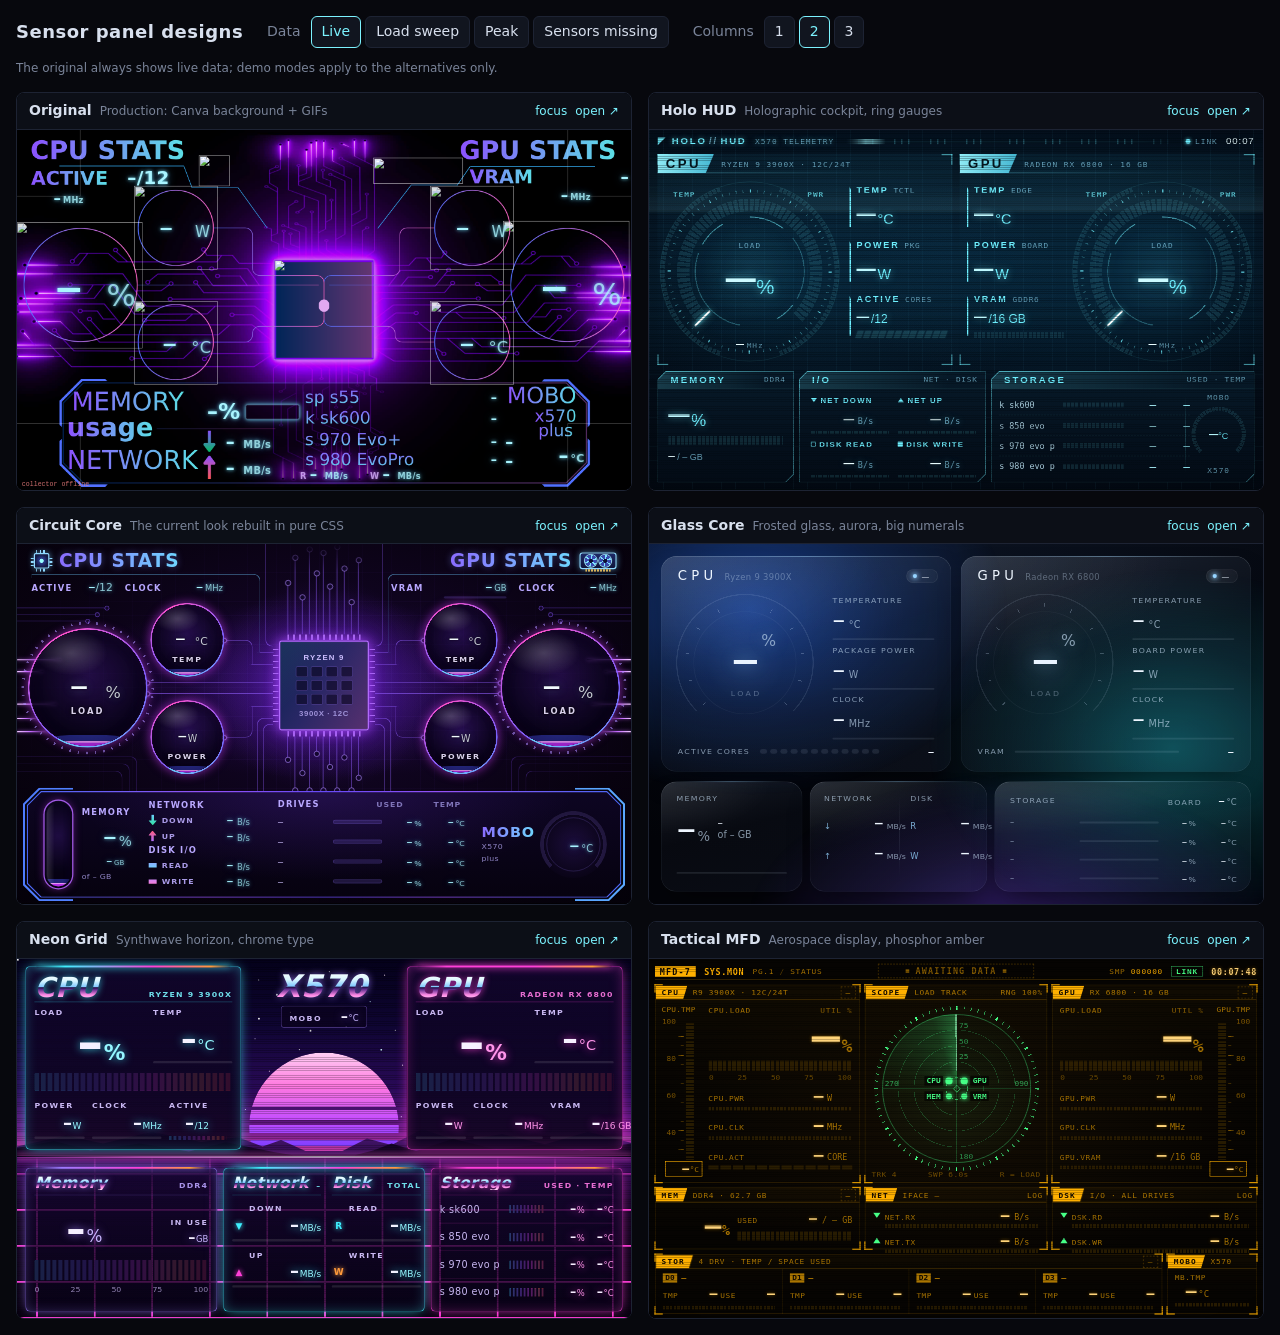
==== designs/index.html @ 21d733a9 "Add pure-CSS design alternatives and comparison page Five candidate replacements for the panel under" ====
<!DOCTYPE html>
<html lang="en">
<head>
  <meta charset="UTF-8" />
  <meta name="viewport" content="width=device-width, initial-scale=1" />
  <title>Panel Designs</title>
  <link rel="icon" href="data:," />
  <!-- Side-by-side comparison of the production panel and the pure-CSS
       alternatives in designs/*. Each tile is a real 1024x600 iframe scaled
       down, so what you see is exactly what the Waveshare would show. -->
  <style>
    :root { --bg: #07080d; --fg: #d8e0ee; --dim: #7a8499; --line: #1d2333; --accent: #7cf3ff; }
    * { box-sizing: border-box; margin: 0; padding: 0; }
    body { background: var(--bg); color: var(--fg); font: 14px/1.4 system-ui, sans-serif; padding: 16px; }
    header { display: flex; flex-wrap: wrap; gap: 12px 24px; align-items: center; margin-bottom: 16px; }
    h1 { font-size: 18px; font-weight: 600; letter-spacing: .5px; }
    .ctl { display: flex; gap: 4px; align-items: center; }
    .ctl span { color: var(--dim); margin-right: 6px; }
    button { background: #11151f; color: var(--fg); border: 1px solid var(--line); border-radius: 6px;
             padding: 5px 10px; font: inherit; cursor: pointer; }
    button[aria-pressed="true"] { border-color: var(--accent); color: var(--accent); }
    .hint { color: var(--dim); font-size: 12px; }
    #grid { display: grid; grid-template-columns: repeat(var(--cols, 2), minmax(0, 1fr)); gap: 16px; }
    figure { border: 1px solid var(--line); border-radius: 8px; overflow: hidden; background: #000; }
    figure.focus { grid-column: 1 / -1; }
    figcaption { display: flex; justify-content: space-between; align-items: baseline; gap: 8px;
                 padding: 8px 12px; background: #0c0f17; border-bottom: 1px solid var(--line); }
    figcaption b { font-weight: 600; }
    figcaption em { color: var(--dim); font-style: normal; font-size: 12px; flex: 1; }
    figcaption a, figcaption button { color: var(--accent); font-size: 12px; text-decoration: none;
                                      background: none; border: 0; padding: 0; }
    .frame { position: relative; aspect-ratio: 1024 / 600; overflow: hidden; }
    .frame iframe { position: absolute; left: 0; top: 0; width: 1024px; height: 600px; border: 0;
                    transform-origin: top left; pointer-events: none; }
    .frame .missing { position: absolute; inset: 0; display: grid; place-items: center; color: var(--dim); }
  </style>
</head>
<body>
  <header>
    <h1>Sensor panel designs</h1>
    <div class="ctl" id="mode"><span>Data</span>
      <button data-mode="" aria-pressed="true">Live</button>
      <button data-mode="load">Load sweep</button>
      <button data-mode="peak">Peak</button>
      <button data-mode="null">Sensors missing</button>
    </div>
    <div class="ctl" id="cols"><span>Columns</span>
      <button data-cols="1">1</button>
      <button data-cols="2" aria-pressed="true">2</button>
      <button data-cols="3">3</button>
    </div>
    <p class="hint">The original always shows live data; demo modes apply to the alternatives only.</p>
  </header>

  <main id="grid"></main>

  <script>
    /* One live stream for every alternative. Chrome caps HTTP/1.1 at six
       connections per host and an EventSource holds one forever, so six tiles
       each streaming would leave nothing for images or /metrics. Framed
       designs pick this up through designs/shared/feed.js; the original keeps
       its own stream, for two connections in total. */
    window.PanelHub = (() => {
      const subs = new Set();
      let last = null, poll = null;
      const emit = (d) => {
        last = d;
        subs.forEach((fn) => { try { fn(d); } catch (e) { subs.delete(fn); } });
      };
      const fetchOnce = async () => {
        try { emit(await (await fetch("/metrics", { cache: "no-store" })).json()); } catch (e) {}
      };
      const connect = () => {
        const sse = new EventSource("/stream");
        sse.onopen = () => { clearInterval(poll); poll = null; };
        sse.onmessage = (ev) => { try { emit(JSON.parse(ev.data)); } catch (e) {} };
        sse.onerror = () => {
          sse.close();
          if (!poll) poll = setInterval(fetchOnce, 1000);
          setTimeout(connect, 5000);
        };
      };
      fetchOnce();
      connect();
      return {
        subscribe(fn) { subs.add(fn); if (last) fn(last); return () => subs.delete(fn); },
      };
    })();

    const DESIGNS = [
      { slug: "",             name: "Original",       note: "Production: Canva background + GIFs" },
      { slug: "holo-hud",     name: "Holo HUD",       note: "Holographic cockpit, ring gauges" },
      { slug: "circuit-core", name: "Circuit Core",   note: "The current look rebuilt in pure CSS" },
      { slug: "glass-core",   name: "Glass Core",     note: "Frosted glass, aurora, big numerals" },
      { slug: "neon-grid",    name: "Neon Grid",      note: "Synthwave horizon, chrome type" },
      { slug: "tactical",     name: "Tactical MFD",   note: "Aerospace display, phosphor amber" },
    ];
    let mode = "";
    const grid = document.getElementById("grid");

    function src(d) {
      if (!d.slug) return "/";
      return `/designs/${d.slug}/index.html` + (mode ? `?demo=${mode}` : "");
    }

    function build() {
      grid.innerHTML = "";
      DESIGNS.forEach((d) => {
        const fig = document.createElement("figure");
        fig.innerHTML = `
          <figcaption><b>${d.name}</b><em>${d.note}</em>
            <button class="zoom">focus</button>
            <a href="${src(d)}" target="_blank">open ↗</a></figcaption>
          <div class="frame"><iframe src="${src(d)}" loading="eager" title="${d.name}"></iframe></div>`;
        fig.querySelector(".zoom").onclick = () => {
          const on = !fig.classList.contains("focus");
          grid.querySelectorAll("figure").forEach((f) => f.classList.remove("focus"));
          fig.classList.toggle("focus", on);
          if (on) fig.scrollIntoView({ behavior: "smooth", block: "start" });
          fit();
        };
        grid.appendChild(fig);
      });
      fit();
    }

    function fit() {
      grid.querySelectorAll(".frame").forEach((f) => {
        f.querySelector("iframe").style.transform = `scale(${f.clientWidth / 1024})`;
      });
    }
    new ResizeObserver(fit).observe(grid);

    function radio(groupId, attr, onPick) {
      const group = document.getElementById(groupId);
      group.addEventListener("click", (e) => {
        const b = e.target.closest("button");
        if (!b) return;
        group.querySelectorAll("button").forEach((x) => x.setAttribute("aria-pressed", x === b));
        onPick(b.dataset[attr]);
      });
    }
    radio("mode", "mode", (m) => { mode = m; build(); });
    radio("cols", "cols", (c) => { grid.style.setProperty("--cols", c); requestAnimationFrame(fit); });

    build();
  </script>
</body>
</html>
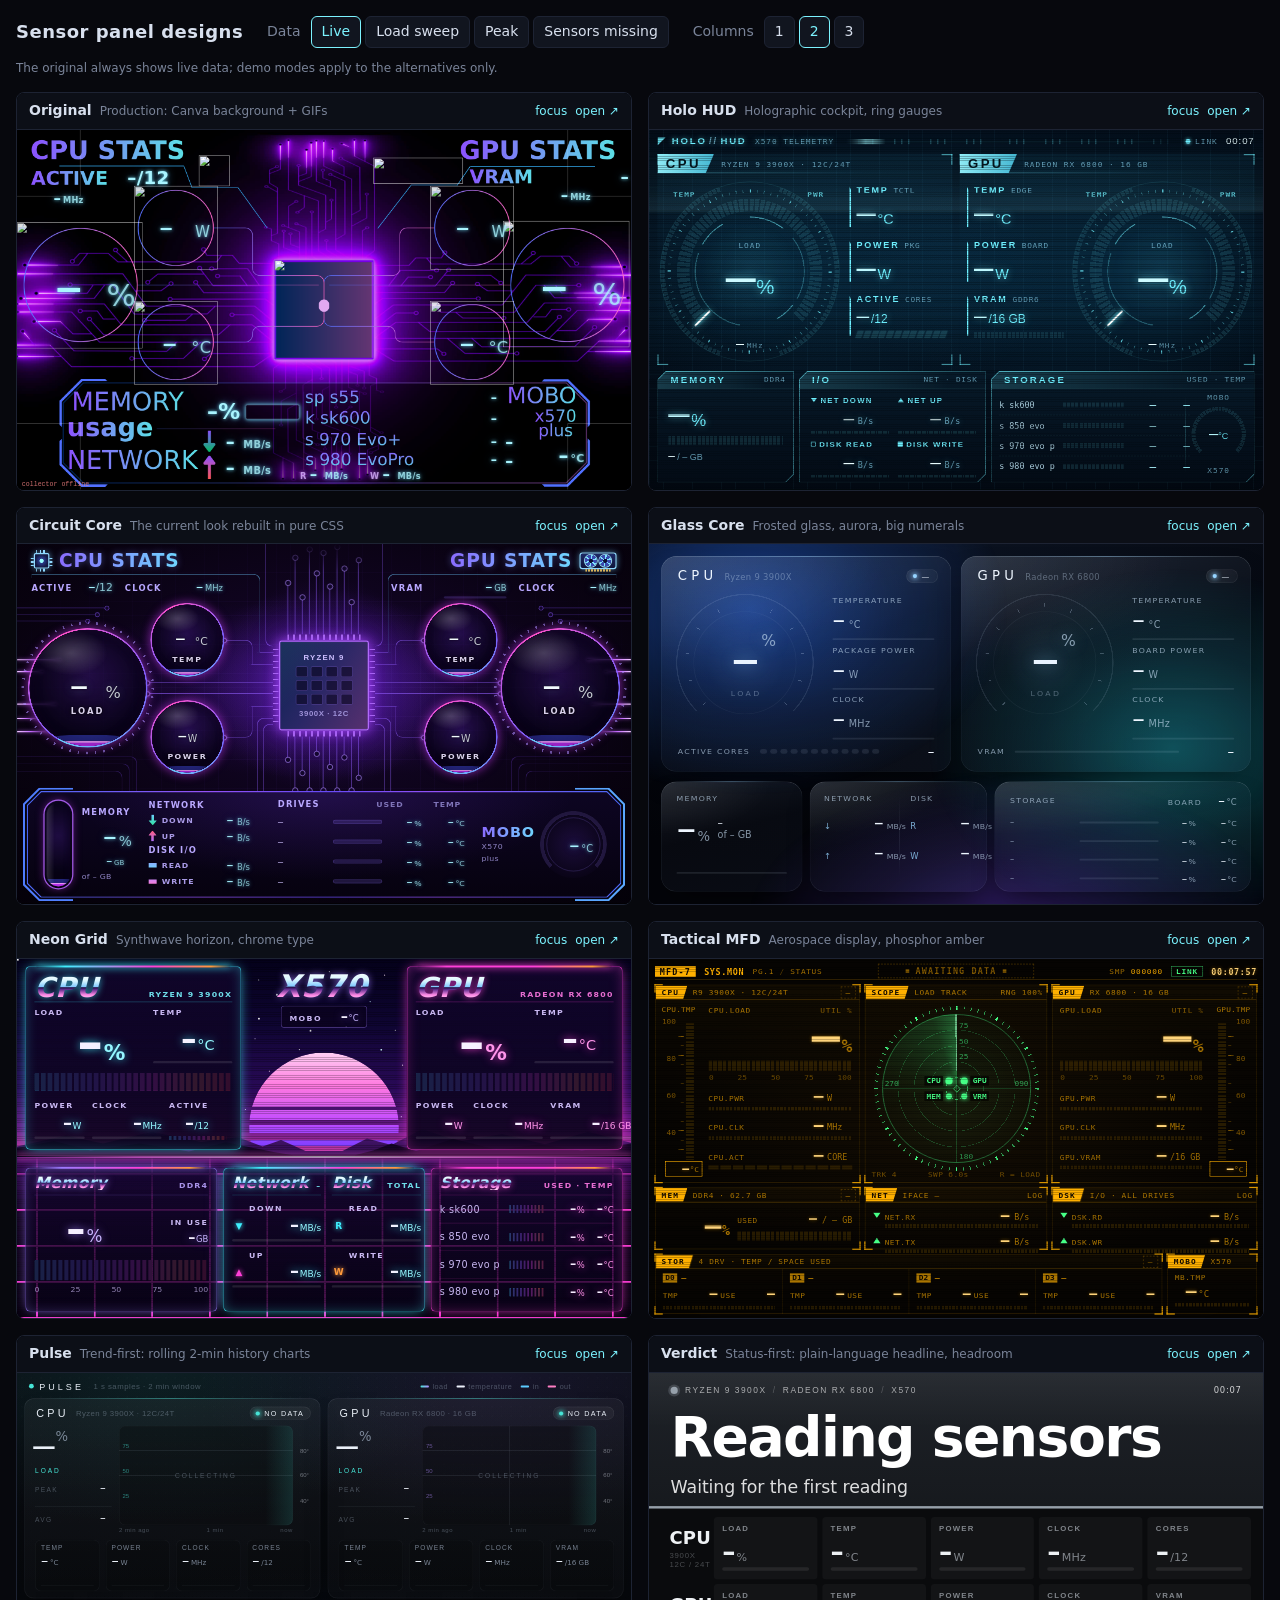
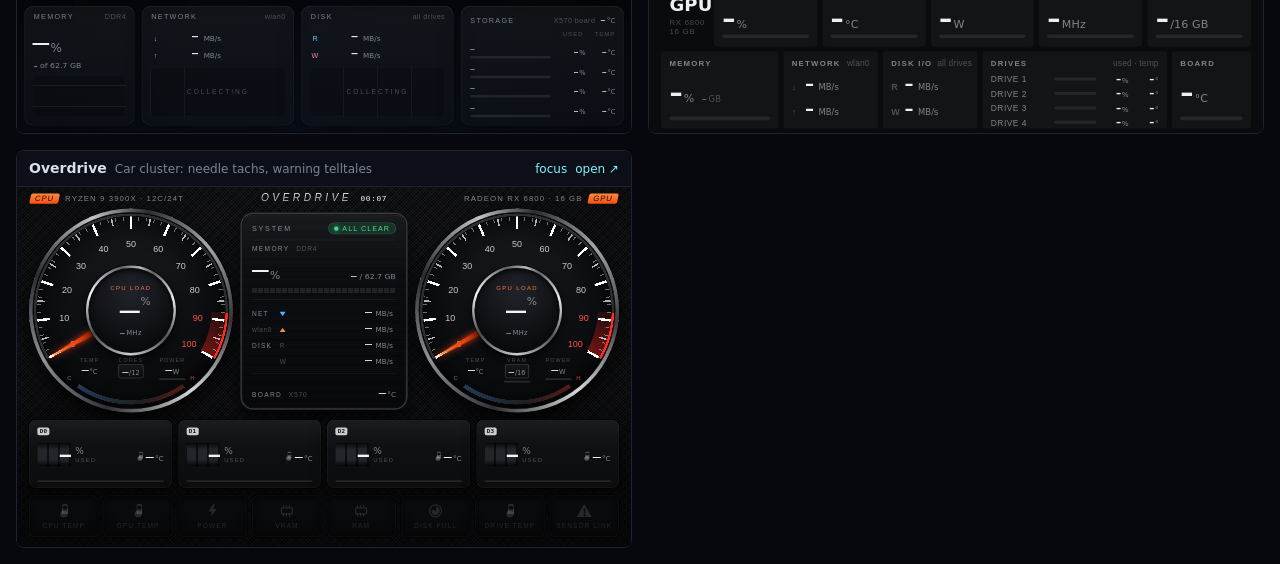
==== commit bb4d8a95: "Add Pulse, Verdict and Overdrive design alternatives Three pure-CSS designs built for at-a-glance re" ====
--- a/designs/index.html
+++ b/designs/index.html
@@ -94,6 +94,9 @@
       { slug: "glass-core",   name: "Glass Core",     note: "Frosted glass, aurora, big numerals" },
       { slug: "neon-grid",    name: "Neon Grid",      note: "Synthwave horizon, chrome type" },
       { slug: "tactical",     name: "Tactical MFD",   note: "Aerospace display, phosphor amber" },
+      { slug: "pulse",        name: "Pulse",          note: "Trend-first: rolling 2-min history charts" },
+      { slug: "verdict",      name: "Verdict",        note: "Status-first: plain-language headline, headroom" },
+      { slug: "overdrive",    name: "Overdrive",      note: "Car cluster: needle tachs, warning telltales" },
     ];
     let mode = "";
     const grid = document.getElementById("grid");
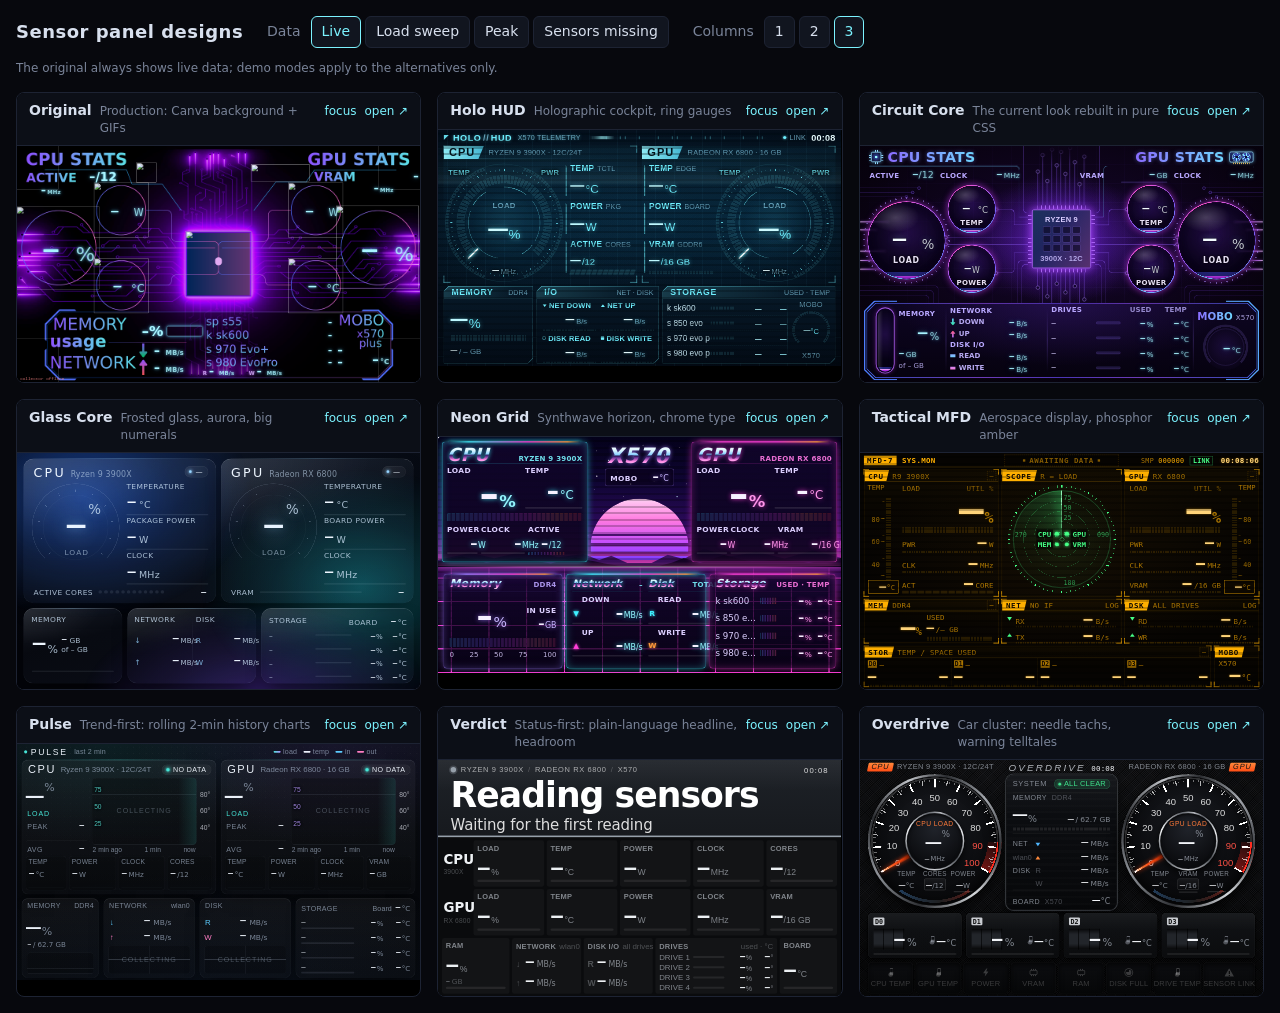
==== commit 892ede07: "Showcase all nine designs in the README, default comparison grid to 3 columns The designs comparison" ====
--- a/designs/index.html
+++ b/designs/index.html
@@ -20,7 +20,7 @@
              padding: 5px 10px; font: inherit; cursor: pointer; }
     button[aria-pressed="true"] { border-color: var(--accent); color: var(--accent); }
     .hint { color: var(--dim); font-size: 12px; }
-    #grid { display: grid; grid-template-columns: repeat(var(--cols, 2), minmax(0, 1fr)); gap: 16px; }
+    #grid { display: grid; grid-template-columns: repeat(var(--cols, 3), minmax(0, 1fr)); gap: 16px; }
     figure { border: 1px solid var(--line); border-radius: 8px; overflow: hidden; background: #000; }
     figure.focus { grid-column: 1 / -1; }
     figcaption { display: flex; justify-content: space-between; align-items: baseline; gap: 8px;
@@ -46,8 +46,8 @@
     </div>
     <div class="ctl" id="cols"><span>Columns</span>
       <button data-cols="1">1</button>
-      <button data-cols="2" aria-pressed="true">2</button>
-      <button data-cols="3">3</button>
+      <button data-cols="2">2</button>
+      <button data-cols="3" aria-pressed="true">3</button>
     </div>
     <p class="hint">The original always shows live data; demo modes apply to the alternatives only.</p>
   </header>
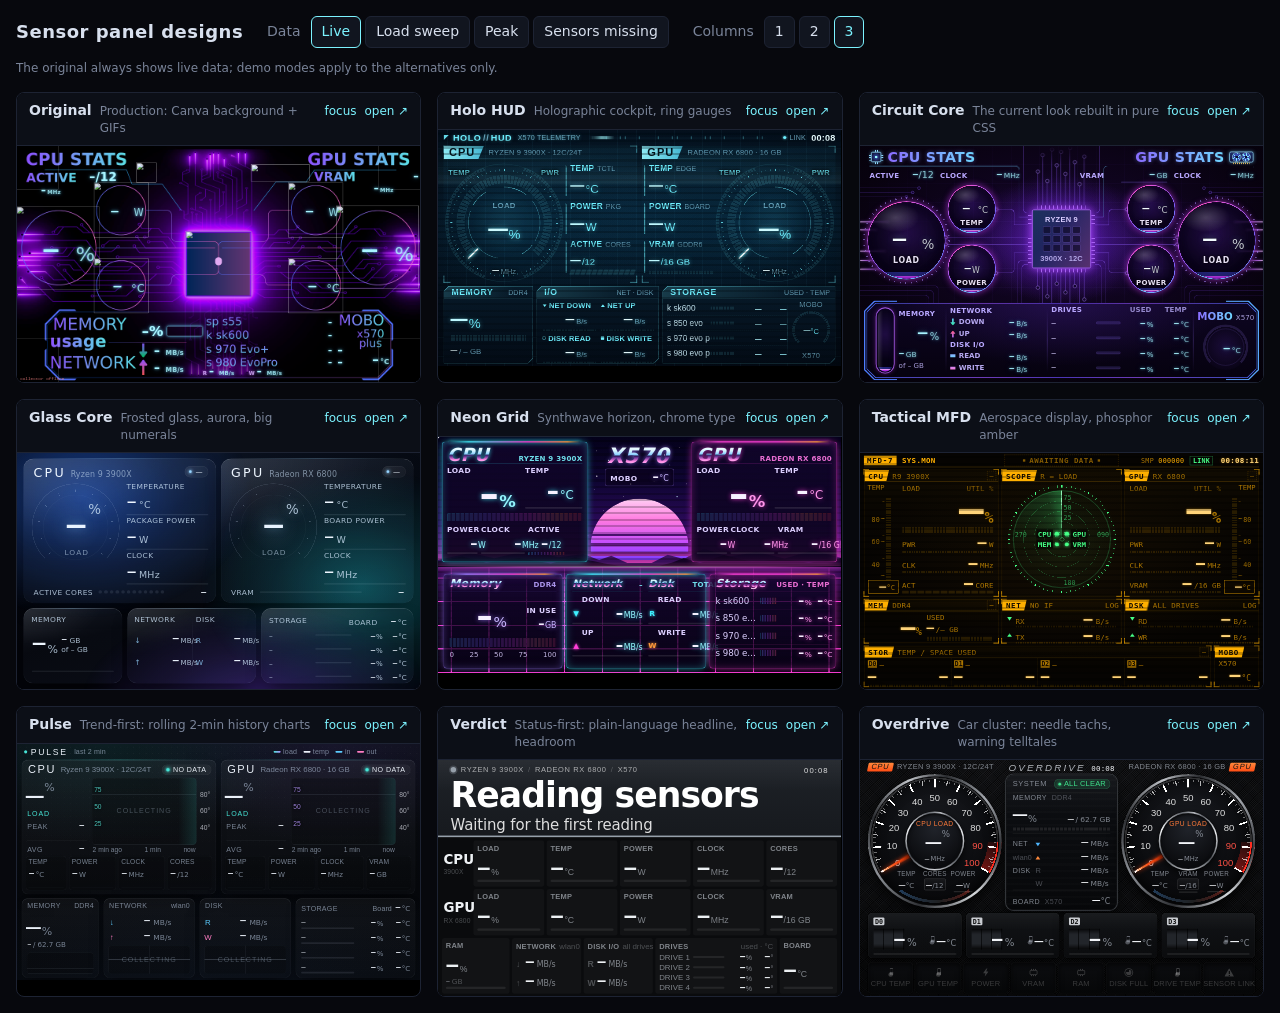
==== commit f6027a96: "Send each reading once, survive sampler failures, serve /history The SSE stream sent the latest snap" ====
--- a/designs/index.html
+++ b/designs/index.html
@@ -64,6 +64,7 @@
       const subs = new Set();
       let last = null, poll = null;
       const emit = (d) => {
+        if (last && d && d.ts !== undefined && d.ts === last.ts) return;   // a repeat
         last = d;
         subs.forEach((fn) => { try { fn(d); } catch (e) { subs.delete(fn); } });
       };
